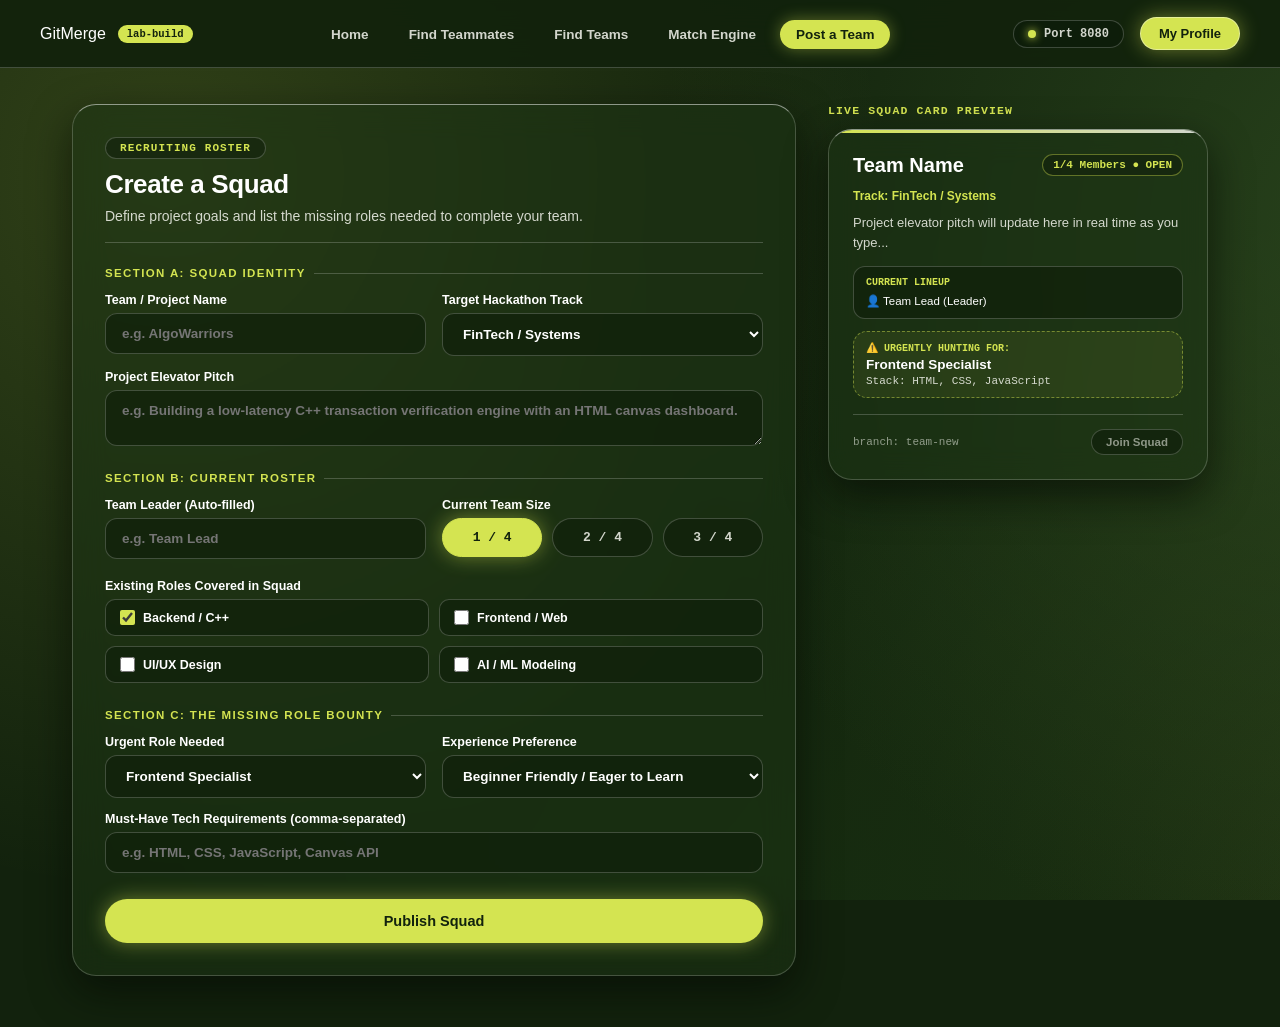
==== frontend/pages/create-squad.html @ 4eda2b62 "Frontend Design 1" ====
<!DOCTYPE html>
<html lang="en">
<head>
    <meta charset="UTF-8">
    <meta name="viewport" content="width=device-width, initial-scale=1.0">
    <title>GitMerge | Post a Team</title>
    <link rel="stylesheet" href="../css/style.css">
    <link rel="stylesheet" href="../css/navbar.css">
    <link rel="stylesheet" href="../css/squad.css">
</head>
<body>
    <header class="navbar">
        <div class="nav-brand">
            <span>GitMerge</span>
            <span class="brand-badge">lab-build</span>
        </div>
        <ul class="nav-links">
            <li><a href="../index.html" class="nav-item">Home</a></li>
            <li><a href="find-teammates.html" class="nav-item">Find Teammates</a></li>
            <li><a href="find-teams.html" class="nav-item">Find Teams</a></li>
            <li><a href="match-engine.html" class="nav-item">Match Engine</a></li>
            <li><a href="create-squad.html" class="nav-item active">Post a Team</a></li>
        </ul>
        <div class="nav-right">
            <span class="engine-status"><span class="pulse-dot"></span>Port 8080</span>
            <a href="profile.html" class="btn-profile-link">My Profile</a>
        </div>
    </header>

    <main class="squad-container">
        <!-- Left: Form Panel -->
        <section class="squad-form-panel">
            <div class="panel-header">
                <span class="directory-badge">Recruiting Roster</span>
                <h2>Create a Squad</h2>
                <p class="panel-subtitle">Define project goals and list the missing roles needed to complete your team.</p>
            </div>

            <form id="squadForm">
                <!-- Section A: Identity -->
                <div class="form-section">
                    <h3 class="section-title">Section A: Squad Identity</h3>
                    <div class="grid-2">
                        <div class="form-group">
                            <label for="teamName">Team / Project Name</label>
                            <input type="text" id="teamName" placeholder="e.g. AlgoWarriors" required>
                        </div>
                        <div class="form-group">
                            <label for="targetTrack">Target Hackathon Track</label>
                            <select id="targetTrack" class="input-field">
                                <option value="FinTech / Systems">FinTech / Systems</option>
                                <option value="AI & Intelligent Systems">AI & Intelligent Systems</option>
                                <option value="Open Innovation">Open Innovation</option>
                                <option value="Web3 & Cloud">Web3 & Cloud</option>
                            </select>
                        </div>
                    </div>
                    <div class="form-group">
                        <label for="teamPitch">Project Elevator Pitch</label>
                        <textarea id="teamPitch" class="input-field" maxlength="180" placeholder="e.g. Building a low-latency C++ transaction verification engine with an HTML canvas dashboard." required></textarea>
                    </div>
                </div>

                <!-- Section B: Current Roster -->
                <div class="form-section">
                    <h3 class="section-title">Section B: Current Roster</h3>
                    <div class="grid-2">
                        <div class="form-group">
                            <label for="leaderName">Team Leader (Auto-filled)</label>
                            <input type="text" id="leaderName" placeholder="e.g. Team Lead" required>
                        </div>
                        <div class="form-group">
                            <label>Current Team Size</label>
                            <div class="size-selector-grid">
                                <span class="size-pill selected" data-size="1">1 / 4</span>
                                <span class="size-pill" data-size="2">2 / 4</span>
                                <span class="size-pill" data-size="3">3 / 4</span>
                            </div>
                        </div>
                    </div>

                    <div class="form-group">
                        <label>Existing Roles Covered in Squad</label>
                        <div class="checkbox-grid">
                            <label class="checkbox-label"><input type="checkbox" name="coveredRole" value="Backend" checked> Backend / C++</label>
                            <label class="checkbox-label"><input type="checkbox" name="coveredRole" value="Frontend"> Frontend / Web</label>
                            <label class="checkbox-label"><input type="checkbox" name="coveredRole" value="UI/UX"> UI/UX Design</label>
                            <label class="checkbox-label"><input type="checkbox" name="coveredRole" value="AI/ML"> AI / ML Modeling</label>
                        </div>
                    </div>
                </div>

                <!-- Section C: The Missing Role Bounty -->
                <div class="form-section">
                    <h3 class="section-title">Section C: The Missing Role Bounty</h3>
                    <div class="grid-2">
                        <div class="form-group">
                            <label for="neededRole">Urgent Role Needed</label>
                            <select id="neededRole" class="input-field">
                                <option value="Frontend Specialist">Frontend Specialist</option>
                                <option value="Backend Specialist">Backend Specialist</option>
                                <option value="UI/UX & Product Designer">UI/UX & Product Designer</option>
                                <option value="AI / ML Engineer">AI / ML Engineer</option>
                            </select>
                        </div>
                        <div class="form-group">
                            <label for="experiencePref">Experience Preference</label>
                            <select id="experiencePref" class="input-field">
                                <option value="Beginner Friendly">Beginner Friendly / Eager to Learn</option>
                                <option value="Intermediate">Intermediate / Previous Hackathon Experience</option>
                                <option value="Competitive">Competitive / Going for 1st Place</option>
                            </select>
                        </div>
                    </div>
                    <div class="form-group">
                        <label for="requiredStack">Must-Have Tech Requirements (comma-separated)</label>
                        <input type="text" id="requiredStack" placeholder="e.g. HTML, CSS, JavaScript, Canvas API" required>
                    </div>
                </div>

                <button type="submit" class="btn-submit">Publish Squad</button>
                <p id="squadStatus" style="display: none; text-align: center; margin-top: 14px; font-family: monospace;"></p>
            </form>
        </section>

        <!-- Right: Sticky Live Preview -->
        <aside class="preview-sticky">
            <h4 class="preview-title">Live Squad Card Preview</h4>
            <div class="squad-preview-card">
                <div class="squad-top">
                    <h3 class="squad-name" id="previewTeamName">Team Name</h3>
                    <span class="capacity-badge" id="previewCapacity">1/4 Members ● OPEN</span>
                </div>
                <p class="track-tag" id="previewTrack">Track: FinTech / Systems</p>
                <p class="squad-pitch" id="previewPitch">Project elevator pitch will update here in real time as you type...</p>

                <div class="roster-box">
                    <p class="roster-title">Current Lineup</p>
                    <div class="roster-members" id="previewLineup">
                        <div class="roster-item">👤 <span id="previewLeaderDisplay">Team Lead</span> (Leader)</div>
                    </div>
                </div>

                <div class="bounty-alert-box">
                    <p class="bounty-title">⚠️ Urgently Hunting For:</p>
                    <p class="bounty-role" id="previewBountyRole">Frontend Specialist</p>
                    <p class="bounty-stack" id="previewBountyStack">Stack: HTML, CSS, JavaScript</p>
                </div>

                <div class="squad-footer">
                    <span class="card-branch-tag" id="previewBranch">branch: team-new</span>
                    <button type="button" class="btn-disabled-preview" disabled>Join Squad</button>
                </div>
            </div>
        </aside>
    </main>

    <script src="../js/config.js"></script>
    <script src="../js/squad.js"></script>
</body>
</html>
---- frontend/css/style.css ----
/* frontend/css/style.css */

* {
    margin: 0;
    padding: 0;
    box-sizing: border-box;
    font-family: -apple-system, BlinkMacSystemFont, "Plus Jakarta Sans", "Segoe UI", Roboto, sans-serif;
    transition: background-color 0.2s ease, border-color 0.2s ease, transform 0.2s ease, box-shadow 0.2s ease;
}

:root {
    --c-forest: #304E21;
    --c-forest-dark: #162C10;
    --c-lime: #D4E451;
    --c-white: #FFFFFF;
    --c-offwhite: #F4F6EE;

    /* Elevated translucent surfaces */
    --bg-main: #12220D;
    --bg-glass-card: rgba(28, 52, 20, 0.55);
    --bg-glass-hover: rgba(38, 70, 28, 0.7);
    --bg-glass-input: rgba(16, 32, 11, 0.7);

    /* Text */
    --text-primary: #FFFFFF;
    --text-dark: #12220D;
    --text-muted: rgba(244, 246, 238, 0.85);
    --text-dim: rgba(244, 246, 238, 0.55);

    /* Borders & Shadows */
    --border-glass: rgba(255, 255, 255, 0.2);
    --border-glass-top: rgba(255, 255, 255, 0.5);
    --border-hover: rgba(212, 228, 81, 0.75);

    --shadow-card: 0 16px 40px rgba(4, 10, 3, 0.65);
    --shadow-card-hover: 0 24px 50px rgba(4, 10, 3, 0.8), 0 0 20px rgba(212, 228, 81, 0.35);
    --glow-lime: 0 0 20px rgba(212, 228, 81, 0.45);
}

body {
    background-color: var(--bg-main);
    background-image: 
        radial-gradient(circle at 10% 15%, rgba(212, 228, 81, 0.16) 0px, transparent 40%),
        radial-gradient(circle at 85% 20%, rgba(48, 78, 33, 0.75) 0px, transparent 45%),
        radial-gradient(circle at 50% 85%, rgba(22, 44, 16, 0.98) 0px, transparent 60%),
        radial-gradient(circle at 90% 85%, rgba(212, 228, 81, 0.14) 0px, transparent 45%);
    background-attachment: fixed;
    background-size: 130% 130%;
    color: var(--text-primary);
    min-height: 100vh;
    display: flex;
    flex-direction: column;
    overflow-x: hidden;
}

a {
    color: inherit;
    text-decoration: none;
}
---- frontend/css/navbar.css ----
/* frontend/css/navbar.css */

.navbar {
    position: fixed;
    top: 0;
    left: 0;
    width: 100%;
    height: 68px;
    display: flex;
    justify-content: space-between;
    align-items: center;
    padding: 0 40px;
    background: rgba(18, 34, 13, 0.92);
    backdrop-filter: blur(18px);
    -webkit-backdrop-filter: blur(18px);
    border-bottom: 1px solid var(--border-glass);
    z-index: 1000;
}

.nav-brand {
    display: flex;
    align-items: center;
    gap: 12px;
}

.brand-title {
    font-size: 22px;
    font-weight: 900;
    letter-spacing: 1px;
    color: var(--c-white);
    text-decoration: none;
}

.brand-badge {
    font-size: 10.5px;
    font-family: monospace;
    font-weight: 800;
    background: var(--c-lime);
    color: var(--text-dark);
    padding: 3px 9px;
    border-radius: 20px;
}

.nav-links {
    display: flex;
    align-items: center;
    gap: 8px;
    list-style: none;
}

.nav-item {
    font-size: 13.5px;
    font-weight: 700;
    padding: 7px 16px;
    border-radius: 30px;
    color: var(--text-muted);
    text-decoration: none;
}

.nav-item:hover {
    color: var(--c-white);
    background: rgba(255, 255, 255, 0.08);
}

.nav-item.active {
    color: var(--text-dark);
    background: var(--c-lime);
    font-weight: 800;
    box-shadow: 0 0 16px rgba(212, 228, 81, 0.4);
}

.nav-right {
    display: flex;
    align-items: center;
    gap: 16px;
}

.engine-status {
    font-size: 12px;
    font-family: monospace;
    font-weight: 700;
    background: rgba(14, 28, 10, 0.7);
    padding: 6px 14px;
    border-radius: 30px;
    border: 1px solid var(--border-glass);
    color: var(--text-muted);
    display: flex;
    align-items: center;
    gap: 8px;
}

.pulse-dot {
    width: 8px;
    height: 8px;
    background: var(--c-lime);
    border-radius: 50%;
    box-shadow: 0 0 8px var(--c-lime);
}

.btn-profile-link {
    font-size: 13px;
    font-weight: 800;
    padding: 8px 18px;
    border-radius: 30px;
    background: var(--c-lime);
    color: var(--text-dark);
    border: 1px solid rgba(255, 255, 255, 0.4);
    box-shadow: var(--glow-lime);
    text-decoration: none;
}

.btn-profile-link:hover {
    filter: brightness(1.1);
    transform: translateY(-2px);
}
---- frontend/css/squad.css ----
/* frontend/css/squad.css */

.squad-container {
    flex: 1;
    max-width: 1200px;
    width: 100%;
    margin: 0 auto;
    padding: 104px 32px 50px 32px;
    display: grid;
    grid-template-columns: 1fr 380px;
    gap: 32px;
    align-items: start;
}

.squad-form-panel {
    background: var(--bg-glass-card);
    backdrop-filter: blur(16px);
    -webkit-backdrop-filter: blur(16px);
    border: 1px solid var(--border-glass);
    border-top: 1.5px solid var(--border-glass-top);
    border-radius: 24px;
    padding: 32px;
    box-shadow: var(--shadow-card);
}

.panel-header {
    margin-bottom: 24px;
    border-bottom: 1px solid var(--border-glass);
    padding-bottom: 16px;
}

.directory-badge {
    display: inline-block;
    font-size: 11px;
    font-family: monospace;
    font-weight: 800;
    text-transform: uppercase;
    letter-spacing: 0.1em;
    padding: 4px 14px;
    border-radius: 30px;
    background: rgba(20, 36, 14, 0.7);
    border: 1px solid var(--border-glass);
    color: var(--c-lime);
    margin-bottom: 10px;
}

.panel-header h2 {
    font-size: 26px;
    font-weight: 900;
    color: var(--c-white);
    letter-spacing: -0.4px;
    margin-bottom: 6px;
}

.panel-subtitle {
    font-size: 14px;
    color: var(--text-muted);
    line-height: 1.45;
}

.form-section {
    margin-bottom: 26px;
}

.section-title {
    font-size: 11.5px;
    text-transform: uppercase;
    letter-spacing: 0.12em;
    font-weight: 800;
    color: var(--c-lime);
    margin-bottom: 14px;
    display: flex;
    align-items: center;
    gap: 8px;
}

.section-title::after {
    content: '';
    flex: 1;
    height: 1px;
    background: var(--border-glass);
}

.grid-2 {
    display: grid;
    grid-template-columns: 1fr 1fr;
    gap: 16px;
}

.form-group {
    display: flex;
    flex-direction: column;
    gap: 6px;
    margin-bottom: 14px;
}

.form-group label {
    font-size: 12.5px;
    font-weight: 700;
    color: var(--c-white);
}

.form-group input,
.input-field {
    width: 100%;
    padding: 12px 16px;
    background: var(--bg-glass-input);
    border: 1px solid var(--border-glass);
    border-radius: 12px;
    color: var(--c-white);
    font-size: 13.5px;
    font-weight: 600;
    outline: none;
}

.form-group input:focus,
.input-field:focus {
    border-color: var(--c-lime);
    background: rgba(26, 48, 19, 0.85);
    box-shadow: var(--glow-lime);
}

.size-selector-grid {
    display: flex;
    gap: 10px;
    margin-bottom: 8px;
}

.size-pill {
    flex: 1;
    padding: 11px;
    text-align: center;
    background: var(--bg-glass-input);
    border: 1px solid var(--border-glass);
    border-radius: 30px;
    font-family: monospace;
    font-weight: 800;
    color: var(--text-muted);
    cursor: pointer;
    user-select: none;
}

.size-pill:hover {
    border-color: var(--c-lime);
    color: var(--c-white);
}

.size-pill.selected {
    background: var(--c-lime);
    border-color: var(--c-lime);
    color: var(--text-dark);
    box-shadow: var(--glow-lime);
}

.checkbox-grid {
    display: grid;
    grid-template-columns: 1fr 1fr;
    gap: 10px;
}

.checkbox-label {
    display: flex;
    align-items: center;
    gap: 8px;
    font-size: 12.5px;
    font-weight: 600;
    color: var(--text-primary);
    cursor: pointer;
    background: var(--bg-glass-input);
    padding: 10px 14px;
    border-radius: 10px;
    border: 1px solid var(--border-glass);
}

.checkbox-label input[type="checkbox"] {
    accent-color: var(--c-lime);
    width: 15px;
    height: 15px;
}

.btn-submit {
    width: 100%;
    padding: 14px;
    background: var(--c-lime);
    color: var(--text-dark);
    border: none;
    border-radius: 40px;
    font-size: 14.5px;
    font-weight: 900;
    cursor: pointer;
    box-shadow: var(--glow-lime);
}

.btn-submit:hover {
    filter: brightness(1.1);
    transform: translateY(-2px);
}

/* Right Sticky Squad Preview Column */
.preview-sticky {
    position: sticky;
    top: 96px;
    display: flex;
    flex-direction: column;
}

.preview-title {
    font-size: 11.5px;
    text-transform: uppercase;
    font-family: monospace;
    font-weight: 800;
    letter-spacing: 0.1em;
    color: var(--c-lime);
    margin-bottom: 12px;
}

.squad-preview-card {
    background: var(--bg-glass-card);
    backdrop-filter: blur(16px);
    -webkit-backdrop-filter: blur(16px);
    border: 1px solid var(--border-glass);
    border-top: 1.5px solid var(--border-glass-top);
    border-radius: 24px;
    padding: 24px;
    box-shadow: var(--shadow-card);
    position: relative;
    overflow: hidden;
    height: auto;
}

.squad-preview-card::before {
    content: '';
    position: absolute;
    top: 0;
    left: 0;
    width: 100%;
    height: 3px;
    background: linear-gradient(90deg, var(--c-lime), rgba(255, 255, 255, 0.8));
}

.squad-top {
    display: flex;
    justify-content: space-between;
    align-items: flex-start;
    margin-bottom: 12px;
}

.squad-name {
    font-size: 20px;
    font-weight: 900;
    color: var(--c-white);
}

.capacity-badge {
    font-family: monospace;
    font-size: 11px;
    font-weight: 800;
    padding: 4px 10px;
    border-radius: 30px;
    background: rgba(20, 36, 14, 0.7);
    border: 1px solid rgba(212, 228, 81, 0.4);
    color: var(--c-lime);
}

.track-tag {
    font-size: 12px;
    color: var(--c-lime);
    font-weight: 700;
    margin-bottom: 10px;
}

.squad-pitch {
    font-size: 13px;
    color: var(--text-muted);
    line-height: 1.5;
    margin-bottom: 14px;
    min-height: 38px;
}

.roster-box {
    background: var(--bg-glass-input);
    border: 1px solid var(--border-glass);
    border-radius: 12px;
    padding: 10px 12px;
    margin-bottom: 12px;
}

.roster-title {
    font-size: 10px;
    text-transform: uppercase;
    color: var(--c-lime);
    margin-bottom: 6px;
    font-family: monospace;
    font-weight: 800;
}

.roster-members {
    display: flex;
    flex-direction: column;
    gap: 4px;
}

.roster-item {
    font-size: 11.5px;
    color: var(--c-white);
}

.bounty-alert-box {
    background: rgba(212, 228, 81, 0.08);
    border: 1.5px dashed rgba(212, 228, 81, 0.45);
    border-radius: 14px;
    padding: 10px 12px;
    margin-bottom: 16px;
}

.bounty-title {
    font-size: 10px;
    font-weight: 800;
    text-transform: uppercase;
    color: var(--c-lime);
    margin-bottom: 3px;
    font-family: monospace;
}

.bounty-role {
    font-size: 13.5px;
    font-weight: 800;
    color: var(--c-white);
}

.bounty-stack {
    font-size: 11px;
    font-family: monospace;
    color: var(--text-muted);
    margin-top: 3px;
}

.squad-footer {
    border-top: 1px solid var(--border-glass);
    padding-top: 14px;
    display: flex;
    justify-content: space-between;
    align-items: center;
}

.card-branch-tag {
    font-size: 11px;
    font-family: monospace;
    color: var(--text-dim);
}

.btn-disabled-preview {
    font-size: 11.5px;
    font-weight: 800;
    padding: 6px 14px;
    border-radius: 30px;
    border: 1px solid var(--border-glass);
    background: var(--bg-glass-input);
    color: var(--text-dim);
    cursor: not-allowed;
}

@media (max-width: 960px) {
    .squad-container {
        grid-template-columns: 1fr;
    }
}
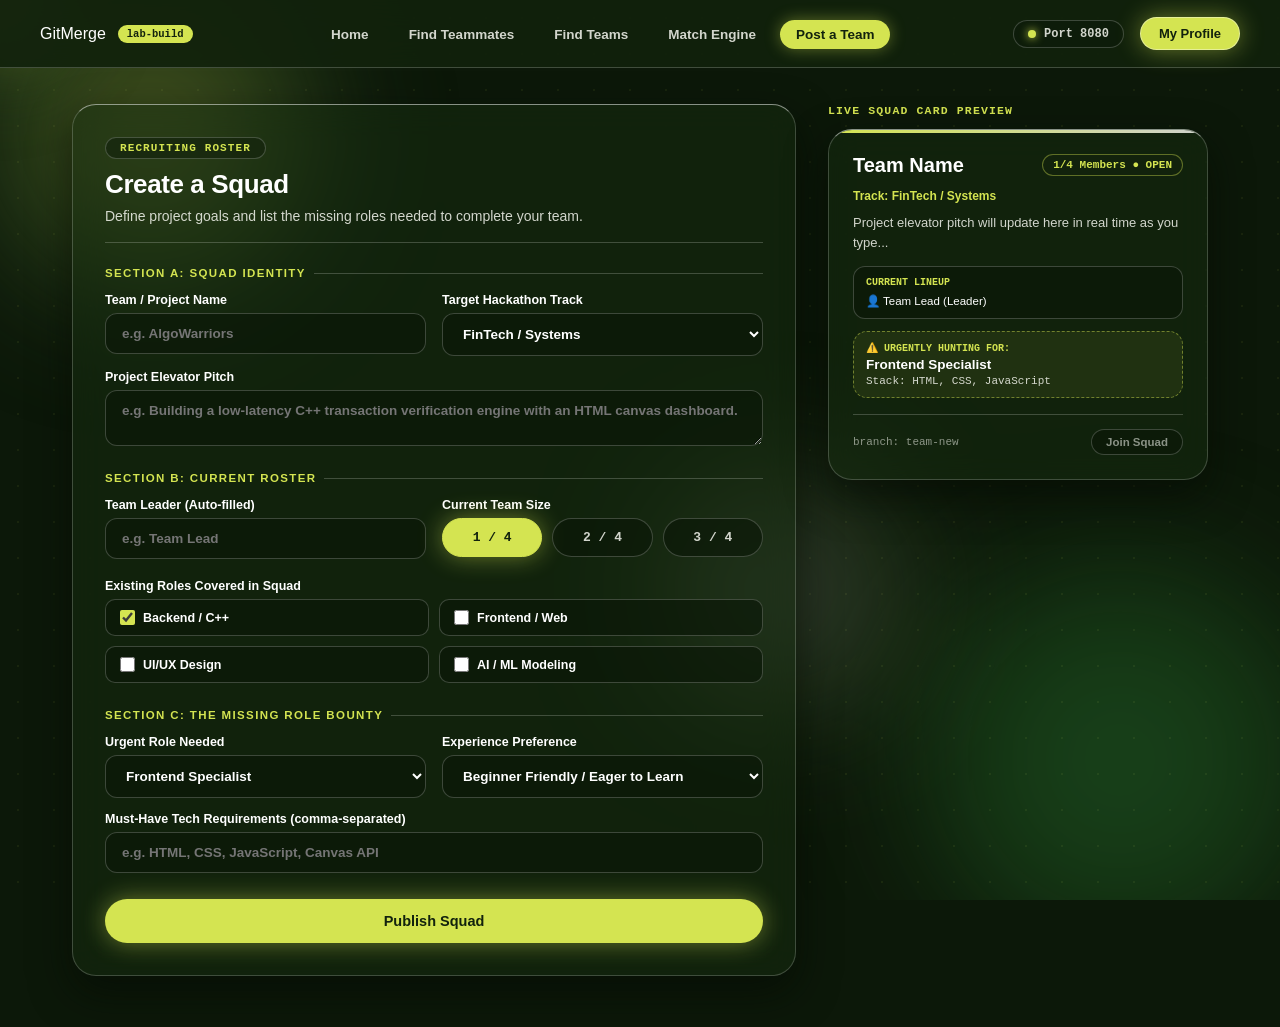
==== commit d03cac22: "Login Page Frontend" ====
--- a/frontend/pages/create-squad.html
+++ b/frontend/pages/create-squad.html
@@ -9,6 +9,13 @@
     <link rel="stylesheet" href="../css/squad.css">
 </head>
 <body>
+    <div class="global-bg-canvas">
+    <div class="bg-orb orb-1"></div>
+    <div class="bg-orb orb-2"></div>
+    <div class="bg-orb orb-3"></div>
+    <div class="mouse-follower-glow" id="mouseGlow"></div>
+</div>
+
     <header class="navbar">
         <div class="nav-brand">
             <span>GitMerge</span>
@@ -157,5 +164,14 @@
 
     <script src="../js/config.js"></script>
     <script src="../js/squad.js"></script>
+    <script>
+    document.addEventListener("mousemove", (e) => {
+        const glow = document.getElementById("mouseGlow");
+        if (glow) {
+            glow.style.left = `${e.clientX}px`;
+            glow.style.top = `${e.clientY}px`;
+        }
+    });
+</script>
 </body>
 </html>
--- a/frontend/css/style.css
+++ b/frontend/css/style.css
@@ -9,17 +9,18 @@
 }
 
 :root {
+    /* Palette Tokens */
     --c-forest: #304E21;
-    --c-forest-dark: #162C10;
+    --c-forest-dark: #12220D;
     --c-lime: #D4E451;
     --c-white: #FFFFFF;
     --c-offwhite: #F4F6EE;
 
-    /* Elevated translucent surfaces */
-    --bg-main: #12220D;
-    --bg-glass-card: rgba(28, 52, 20, 0.55);
-    --bg-glass-hover: rgba(38, 70, 28, 0.7);
-    --bg-glass-input: rgba(16, 32, 11, 0.7);
+    /* Specular Translucent Glass Surfaces */
+    --bg-main: #0c1809;
+    --bg-glass-card: rgba(24, 46, 17, 0.48);
+    --bg-glass-hover: rgba(36, 68, 26, 0.68);
+    --bg-glass-input: rgba(12, 24, 8, 0.65);
 
     /* Text */
     --text-primary: #FFFFFF;
@@ -27,30 +28,135 @@
     --text-muted: rgba(244, 246, 238, 0.85);
     --text-dim: rgba(244, 246, 238, 0.55);
 
-    /* Borders & Shadows */
+    /* Borders & Accents */
     --border-glass: rgba(255, 255, 255, 0.2);
     --border-glass-top: rgba(255, 255, 255, 0.5);
     --border-hover: rgba(212, 228, 81, 0.75);
 
+    /* Shadows & Glow */
     --shadow-card: 0 16px 40px rgba(4, 10, 3, 0.65);
     --shadow-card-hover: 0 24px 50px rgba(4, 10, 3, 0.8), 0 0 20px rgba(212, 228, 81, 0.35);
-    --glow-lime: 0 0 20px rgba(212, 228, 81, 0.45);
+    --glow-lime: 0 0 24px rgba(212, 228, 81, 0.45);
 }
 
 body {
     background-color: var(--bg-main);
-    background-image: 
-        radial-gradient(circle at 10% 15%, rgba(212, 228, 81, 0.16) 0px, transparent 40%),
-        radial-gradient(circle at 85% 20%, rgba(48, 78, 33, 0.75) 0px, transparent 45%),
-        radial-gradient(circle at 50% 85%, rgba(22, 44, 16, 0.98) 0px, transparent 60%),
-        radial-gradient(circle at 90% 85%, rgba(212, 228, 81, 0.14) 0px, transparent 45%);
-    background-attachment: fixed;
-    background-size: 130% 130%;
     color: var(--text-primary);
     min-height: 100vh;
     display: flex;
     flex-direction: column;
     overflow-x: hidden;
+    position: relative;
+}
+
+/* ========================================================
+   REFINED BACKGROUND CANVAS & INTERACTIVE ORBS
+   ======================================================== */
+.global-bg-canvas {
+    position: fixed;
+    top: 0;
+    left: 0;
+    width: 100vw;
+    height: 100vh;
+    pointer-events: none;
+    z-index: 0;
+    overflow: hidden;
+}
+
+/* 1. Cyber Dot-Grid Matrix Texture */
+.global-bg-canvas::before {
+    content: '';
+    position: absolute;
+    inset: 0;
+    background-image: radial-gradient(rgba(212, 228, 81, 0.1) 1.2px, transparent 1.2px);
+    background-size: 36px 36px;
+    opacity: 0.65;
+}
+
+/* 2. Refined, Clearer Background Energy Orbs */
+.bg-orb {
+    position: absolute;
+    border-radius: 50%;
+    filter: blur(55px); /* Reduced blur for a crisper, more defined glow */
+    opacity: 0.65;
+    mix-blend-mode: screen;
+    pointer-events: none;
+}
+
+/* Orb 1: Lime Sun (Top Left) */
+.orb-1 {
+    width: 380px;
+    height: 380px;
+    background: radial-gradient(circle, rgba(212, 228, 81, 0.5) 0%, rgba(48, 78, 33, 0.7) 60%, transparent 85%);
+    top: -60px;
+    left: -40px;
+    animation: floatOrbOne 20s ease-in-out infinite alternate;
+}
+
+/* Orb 2: Emerald Lagoon (Bottom Right) */
+.orb-2 {
+    width: 440px;
+    height: 440px;
+    background: radial-gradient(circle, rgba(63, 185, 80, 0.45) 0%, rgba(26, 77, 26, 0.65) 60%, transparent 85%);
+    bottom: -80px;
+    right: -60px;
+    animation: floatOrbTwo 24s ease-in-out infinite alternate;
+}
+
+/* Orb 3: Central Neon Satellite */
+.orb-3 {
+    width: 280px;
+    height: 280px;
+    background: radial-gradient(circle, rgba(226, 194, 230, 0.3) 0%, rgba(48, 78, 33, 0.6) 65%, transparent 85%);
+    top: 50%;
+    left: 50%;
+    animation: floatOrbThree 16s ease-in-out infinite alternate;
+}
+
+/* 3. Smaller, Sharper Cursor Follower */
+.mouse-follower-glow {
+    position: absolute;
+    width: 220px; /* Reduced from 380px to a smaller radius */
+    height: 220px; /* Reduced from 380px */
+    border-radius: 50%;
+    background: radial-gradient(circle, rgba(212, 228, 81, 0.45) 0%, rgba(48, 78, 33, 0.2) 50%, transparent 75%);
+    filter: blur(30px); /* Tighter blur for a focused, cleaner cursor aura */
+    pointer-events: none;
+    transform: translate(-50%, -50%);
+    transition: width 0.3s ease, height 0.3s ease;
+    will-change: left, top;
+}
+
+/* Floating Animations */
+@keyframes floatOrbOne {
+    0% { transform: translate(0, 0) scale(1); }
+    50% { transform: translate(120px, 80px) scale(1.1); }
+    100% { transform: translate(50px, 150px) scale(0.95); }
+}
+
+@keyframes floatOrbTwo {
+    0% { transform: translate(0, 0) scale(1); }
+    50% { transform: translate(-130px, -90px) scale(1.15); }
+    100% { transform: translate(-70px, -170px) scale(0.92); }
+}
+
+@keyframes floatOrbThree {
+    0% { transform: translate(0, 0) scale(0.9); }
+    33% { transform: translate(-100px, 70px) scale(1.05); }
+    66% { transform: translate(70px, -80px) scale(1); }
+    100% { transform: translate(-30px, 40px) scale(0.95); }
+}
+
+/* Ensure content stacks above canvas */
+.navbar,
+.hero-orbit-section,
+.shortcuts-section,
+.directory-container,
+.profile-container,
+.squad-container,
+.matcher-wrapper {
+    position: relative;
+    z-index: 10;
 }
 
 a {
